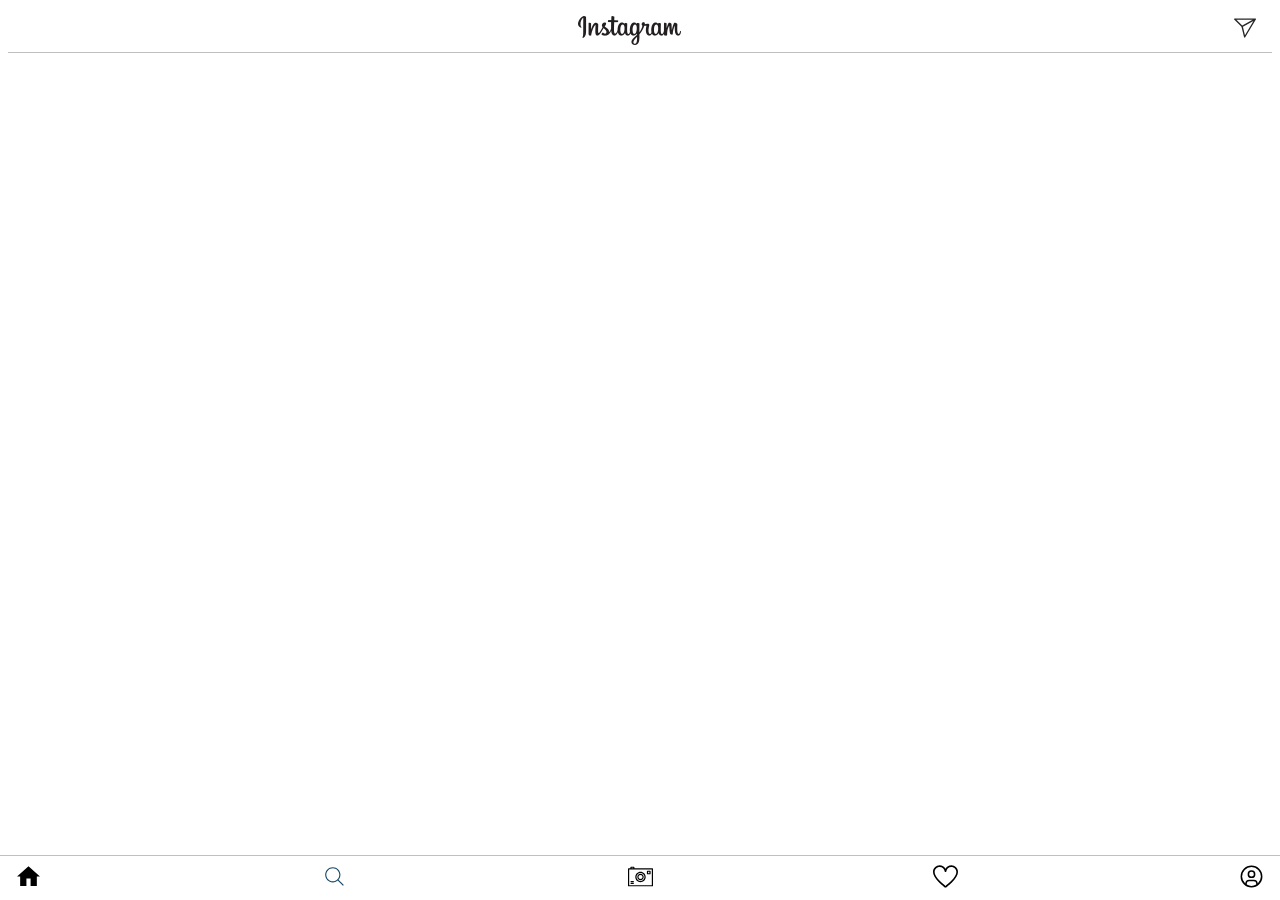
==== instagram/index.html @ 661d0483 "configuração do header e footer" ====
<!DOCTYPE html>
<html lang="pt-br">
<head>
    <meta charset="UTF-8">
    <meta http-equiv="X-UA-Compatible" content="IE=edge">
    <meta name="viewport" content="width=device-width, initial-scale=1.0">
    <title>Instagram</title>
    <link rel="shortcut icon" href="icon e imagens/Instagram_icon-icons.com_66804.ico" type="image/x-icon">
    <link rel="stylesheet" href="css/index.css">
</head>
<body>
    <header>
        <img src="" alt="">
        <img src="icon e imagens/logo-direct.png" alt="logo instagram">
        <a href="">
            <svg aria-label="Direct" class="icon " color="#262626" fill="#262626" height="22"  viewBox="0 0 48 48" width="22"><path d="M47.8 3.8c-.3-.5-.8-.8-1.3-.8h-45C.9 3.1.3 3.5.1 4S0 5.2.4 5.7l15.9 15.6 5.5 22.6c.1.6.6 1 1.2 1.1h.2c.5 0 1-.3 1.3-.7l23.2-39c.4-.4.4-1 .1-1.5zM5.2 6.1h35.5L18 18.7 5.2 6.1zm18.7 33.6l-4.4-18.4L42.4 8.6 23.9 39.7z"></path></svg>
        </a>
    </header>
    <main>

    </main>
    <footer>
        <a href=""><img class = "icon-menu" src="icon e imagens/icons8-home.svg" alt="home"></a>
        <a href=""><img class = "icon-menu" src="icon e imagens/lupa.svg" alt="pesquisar"></a>
        <a href=""><img class = "icon-menu" src="icon e imagens/camera.svg" alt="fotografar"></a>
        <a href=""><img class = "icon-menu" src="icon e imagens/like.svg" alt="like"></a>
        <a href=""><img class = "icon-menu" src="icon e imagens/user-avatar.svg" alt="perfil"></a>
    </footer>
</body>
</html>
---- instagram/css/index.css ----
body{
    display: flex;
    flex-direction: column;
    height: 100%;
}

header{
    position: 0 0 0 0;
    height: 44px;
    min-height: 44px;
    padding: 0 16px;
    display: flex;
    align-items: center;
    flex-direction: row;
    justify-content: space-between;
    border-bottom: 1px solid silver;
}

footer{
    position: absolute;
    bottom: 0;
    left: 0;
    right: 0;
    height: 44px;
    display: flex;
    align-items: center;
    flex-direction: row;
    justify-content: space-between;
    border-top: 1px solid silver;
}


footer a{
    padding: 0 16px;
}

.icon-menu{
    height: 25px;
}
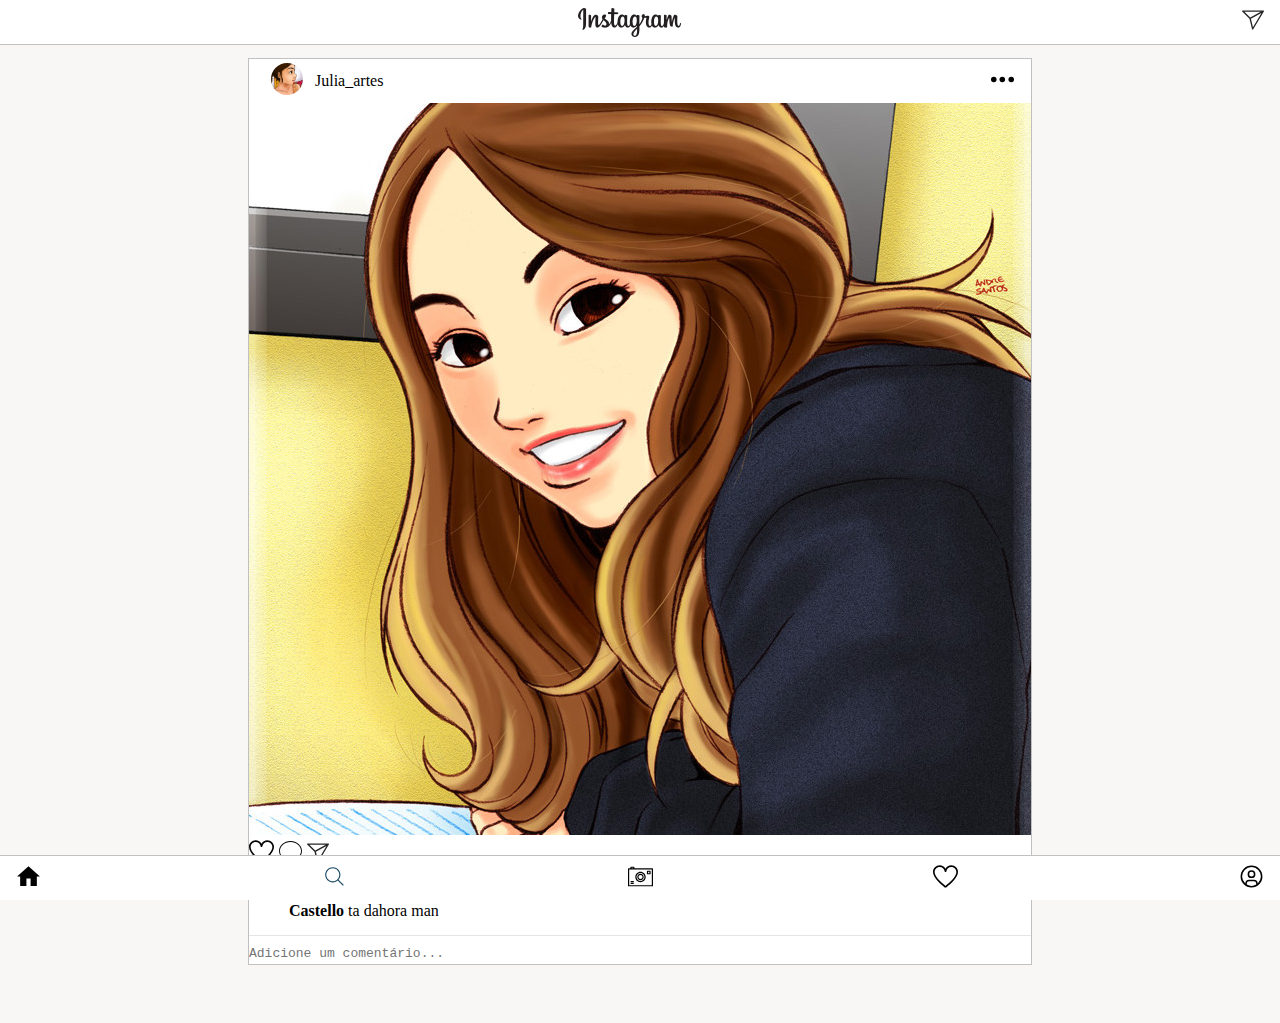
==== commit 1d2d983f: "adicionando a postagens" ====
--- a/instagram/index.html
+++ b/instagram/index.html
@@ -16,9 +16,46 @@
             <svg aria-label="Direct" class="icon " color="#262626" fill="#262626" height="22"  viewBox="0 0 48 48" width="22"><path d="M47.8 3.8c-.3-.5-.8-.8-1.3-.8h-45C.9 3.1.3 3.5.1 4S0 5.2.4 5.7l15.9 15.6 5.5 22.6c.1.6.6 1 1.2 1.1h.2c.5 0 1-.3 1.3-.7l23.2-39c.4-.4.4-1 .1-1.5zM5.2 6.1h35.5L18 18.7 5.2 6.1zm18.7 33.6l-4.4-18.4L42.4 8.6 23.9 39.7z"></path></svg>
         </a>
     </header>
+
     <main>
+        <div class="container-post">
+            <div class="cabeçalho-perfil">
+                <div class="info-perfil">
+                    <a href="" class="link-perfil">
+                        <img src="icon e imagens/foto de perfil.png" alt="foto de perfil" class="foto-perfil">
+                    </a>
+                    <a href="" class="link-perfil">
+                        <p>Julia_artes</p>
+                    </a>
+                </div>
+                <div>
+                    <a href=""><img class = "icon-menu" src="icon e imagens/mais informações.svg" alt="mais informações"></a>
+                </div>
+            </div>
+            <div class="post">
+                <img src="icon e imagens/postagem.jpeg" alt="postagem">
+            </div>
+            <div class="interação-perfil">
+                <div class="interação">
+                    <a href=""><img class = "icon-menu" src="icon e imagens/like.svg" alt="like"></a>
+                    <a href=""><img class = "icon-menu" src="icon e imagens/comentar.svg" alt="comentar"></a>
+                    <a href=""><svg aria-label="Direct" class="icon " color="#262626" fill="#262626" height="22"  viewBox="0 0 48 48" width="22"><path d="M47.8 3.8c-.3-.5-.8-.8-1.3-.8h-45C.9 3.1.3 3.5.1 4S0 5.2.4 5.7l15.9 15.6 5.5 22.6c.1.6.6 1 1.2 1.1h.2c.5 0 1-.3 1.3-.7l23.2-39c.4-.4.4-1 .1-1.5zM5.2 6.1h35.5L18 18.7 5.2 6.1zm18.7 33.6l-4.4-18.4L42.4 8.6 23.9 39.7z"></path></svg></a>
+                </div>
+                <div class="chat">
+                    <span>5 horas atras</span>
+                    <ul class="commentario">
+                        <li class="commentario">
+                            <span class="autor-commentario">Castello</span> ta dahora man
+                        </li>
+                    </ul>
+                    <div class="photo__add-comment-container">
+                        <textarea aria-label="Adicione um comentário..." placeholder="Adicione um comentário..."></textarea>
+                    </div>
+                </div>
+            </div>
+        </div>
+    </main>
 
-    </main>
     <footer>
         <a href=""><img class = "icon-menu" src="icon e imagens/icons8-home.svg" alt="home"></a>
         <a href=""><img class = "icon-menu" src="icon e imagens/lupa.svg" alt="pesquisar"></a>
--- a/instagram/css/index.css
+++ b/instagram/css/index.css
@@ -1,13 +1,14 @@
-
-
 body{
     display: flex;
     flex-direction: column;
-    height: 100%;
+    background-color: #f9f6f6;
 }
 
 header{
-    position: 0 0 0 0;
+    position: absolute;
+    top: 0;
+    left: 0;
+    right: 0;
     height: 44px;
     min-height: 44px;
     padding: 0 16px;
@@ -16,10 +17,11 @@
     flex-direction: row;
     justify-content: space-between;
     border-bottom: 1px solid silver;
+    background-color: white;
 }
 
 footer{
-    position: absolute;
+    position: fixed;
     bottom: 0;
     left: 0;
     right: 0;
@@ -29,8 +31,63 @@
     flex-direction: row;
     justify-content: space-between;
     border-top: 1px solid silver;
+    background-color: white;
 }
 
+main{
+    margin-left: auto;
+    margin-right: auto;
+}
+
+.container-post{
+    margin-top: 50px;
+    background-color: white;
+    border: 1px solid silver;
+    margin-bottom: 50px;
+}
+
+.post img{
+    width: 100%;
+    height: 100%;
+}
+
+.cabeçalho-perfil{
+    display: flex;
+    align-items: center;
+    flex-direction: row;
+    justify-content: space-between;
+    height: 44px;
+    min-height: 44px;
+    padding: 0 16px;
+}
+
+.info-perfil{
+    display: flex;
+    align-items: center;
+    flex-direction: row;
+}
+
+.info-perfil a{
+    padding: 0 6px;
+}
+
+.foto-perfil{
+    width: 32px;
+    height: 32px;
+    border-radius: 20px;
+}
+
+.interação-{
+    padding: 0 24px;
+}
+
+.link-perfil{
+    text-decoration: none;
+}
+
+p{
+    color: black;
+}
 
 footer a{
     padding: 0 16px;
@@ -38,4 +95,39 @@
 
 .icon-menu{
     height: 25px;
+}
+
+ol, ul {
+    list-style: none;
+}
+
+.commentario {
+    margin-bottom: 10px;
+}
+
+.autor-commentario {
+    font-weight: 600;
+}
+
+.photo__add-comment-container {
+    margin-top: 15px;
+    border-top: 1px solid #e6e6e6;
+    padding-top: 10px;
+    display: flex;
+    justify-content: space-between;
+    align-items: center;
+}
+
+textarea{
+    border: 0;
+    display: flex;
+    -webkit-box-flex: 1;
+    flex-grow: 1;
+    font-size: inherit;
+    height: 18px;
+    max-height: 80px;
+    outline: 0;
+    padding: 0;
+    resize: none;
+    width: 0;
 }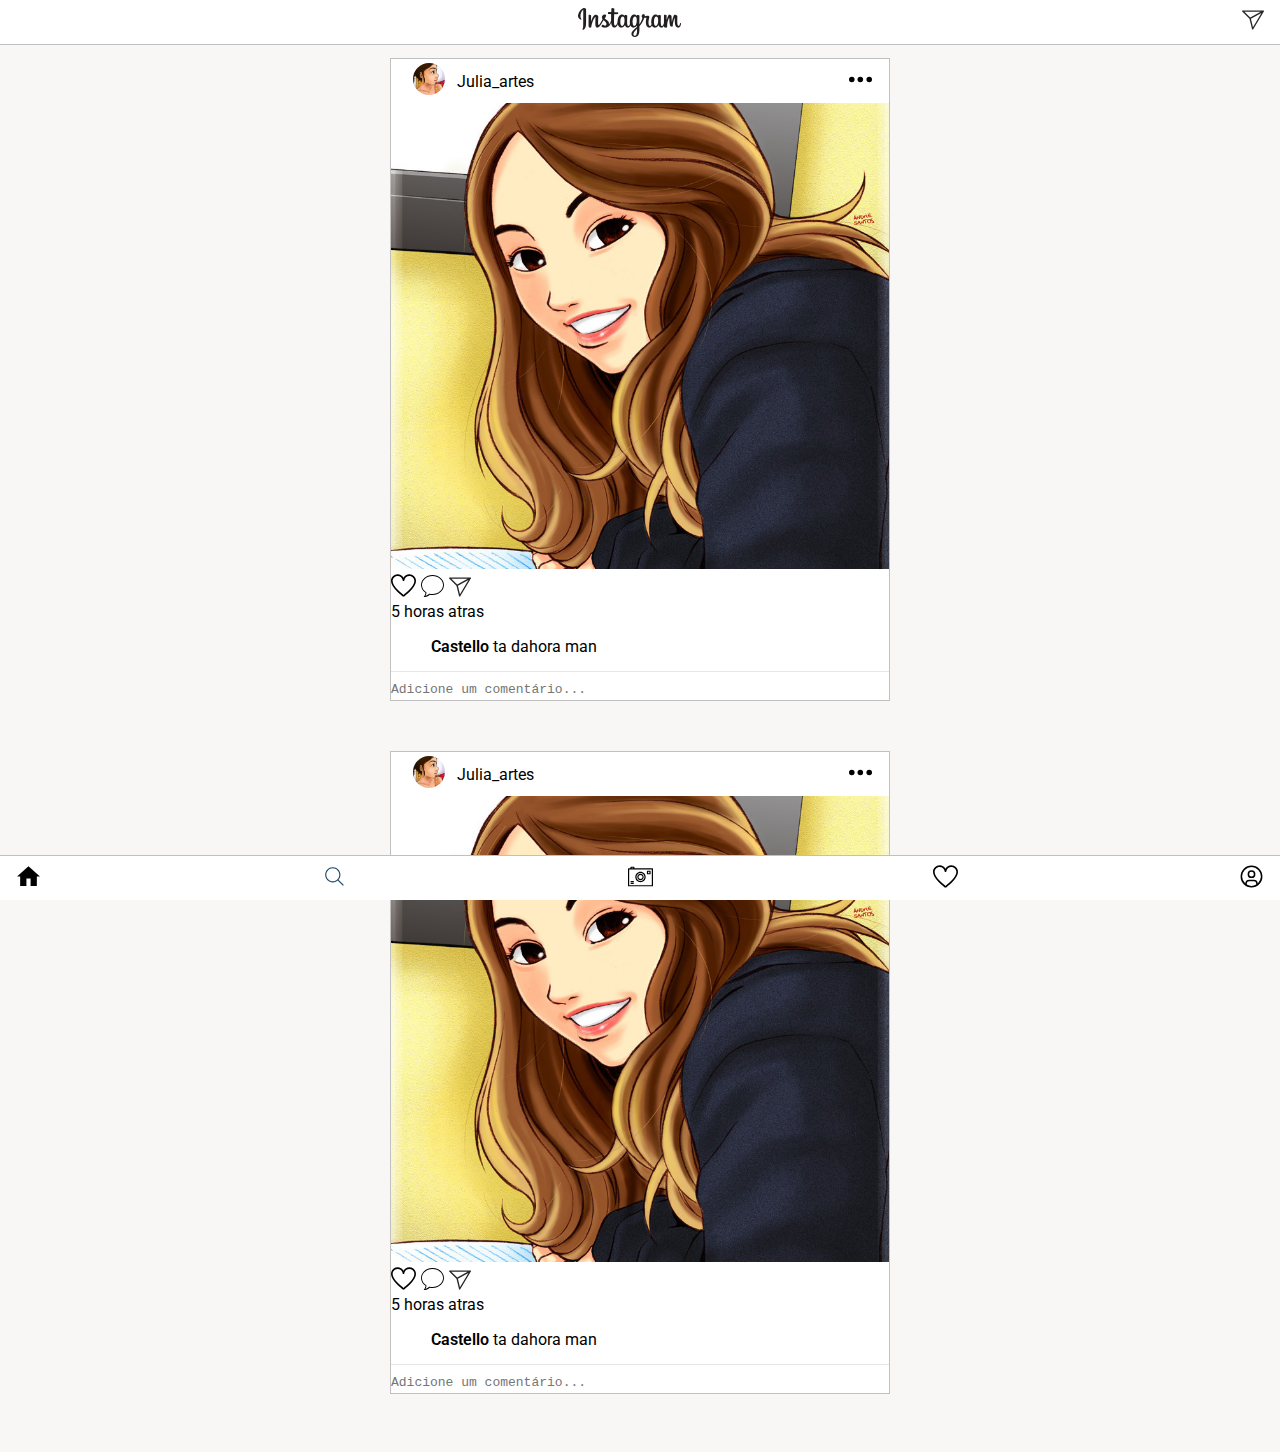
==== commit 3b7435f7: "pagina de perfil" ====
--- a/instagram/index.html
+++ b/instagram/index.html
@@ -54,14 +54,50 @@
                 </div>
             </div>
         </div>
+        <div class="container-post">
+            <div class="cabeçalho-perfil">
+                <div class="info-perfil">
+                    <a href="" class="link-perfil">
+                        <img src="icon e imagens/foto de perfil.png" alt="foto de perfil" class="foto-perfil">
+                    </a>
+                    <a href="" class="link-perfil">
+                        <p>Julia_artes</p>
+                    </a>
+                </div>
+                <div>
+                    <a href=""><img class = "icon-menu" src="icon e imagens/mais informações.svg" alt="mais informações"></a>
+                </div>
+            </div>
+            <div class="post">
+                <img src="icon e imagens/postagem.jpeg" alt="postagem">
+            </div>
+            <div class="interação-perfil">
+                <div class="interação">
+                    <a href=""><img class = "icon-menu" src="icon e imagens/like.svg" alt="like"></a>
+                    <a href=""><img class = "icon-menu" src="icon e imagens/comentar.svg" alt="comentar"></a>
+                    <a href=""><svg aria-label="Direct" class="icon " color="#262626" fill="#262626" height="22"  viewBox="0 0 48 48" width="22"><path d="M47.8 3.8c-.3-.5-.8-.8-1.3-.8h-45C.9 3.1.3 3.5.1 4S0 5.2.4 5.7l15.9 15.6 5.5 22.6c.1.6.6 1 1.2 1.1h.2c.5 0 1-.3 1.3-.7l23.2-39c.4-.4.4-1 .1-1.5zM5.2 6.1h35.5L18 18.7 5.2 6.1zm18.7 33.6l-4.4-18.4L42.4 8.6 23.9 39.7z"></path></svg></a>
+                </div>
+                <div class="chat">
+                    <span>5 horas atras</span>
+                    <ul class="commentario">
+                        <li class="commentario">
+                            <span class="autor-commentario">Castello</span> ta dahora man
+                        </li>
+                    </ul>
+                    <div class="photo__add-comment-container">
+                        <textarea aria-label="Adicione um comentário..." placeholder="Adicione um comentário..."></textarea>
+                    </div>
+                </div>
+            </div>
+        </div>
     </main>
 
     <footer>
-        <a href=""><img class = "icon-menu" src="icon e imagens/icons8-home.svg" alt="home"></a>
+        <a href="index.html"><img class = "icon-menu" src="icon e imagens/icons8-home.svg" alt="home"></a>
         <a href=""><img class = "icon-menu" src="icon e imagens/lupa.svg" alt="pesquisar"></a>
         <a href=""><img class = "icon-menu" src="icon e imagens/camera.svg" alt="fotografar"></a>
         <a href=""><img class = "icon-menu" src="icon e imagens/like.svg" alt="like"></a>
-        <a href=""><img class = "icon-menu" src="icon e imagens/user-avatar.svg" alt="perfil"></a>
+        <a href="perfil.html"><img class = "icon-menu" src="icon e imagens/user-avatar.svg" alt="perfil"></a>
     </footer>
 </body>
 </html>--- a/instagram/css/index.css
+++ b/instagram/css/index.css
@@ -1,7 +1,9 @@
+@import url('https://fonts.googleapis.com/css2?family=Roboto:wght@100;300;400;500;700&display=swap%27');
+
 body{
     display: flex;
-    flex-direction: column;
     background-color: #f9f6f6;
+    font-family: roboto,sans-serif;
 }
 
 header{
@@ -37,6 +39,7 @@
 main{
     margin-left: auto;
     margin-right: auto;
+    max-width: 500px;
 }
 
 .container-post{
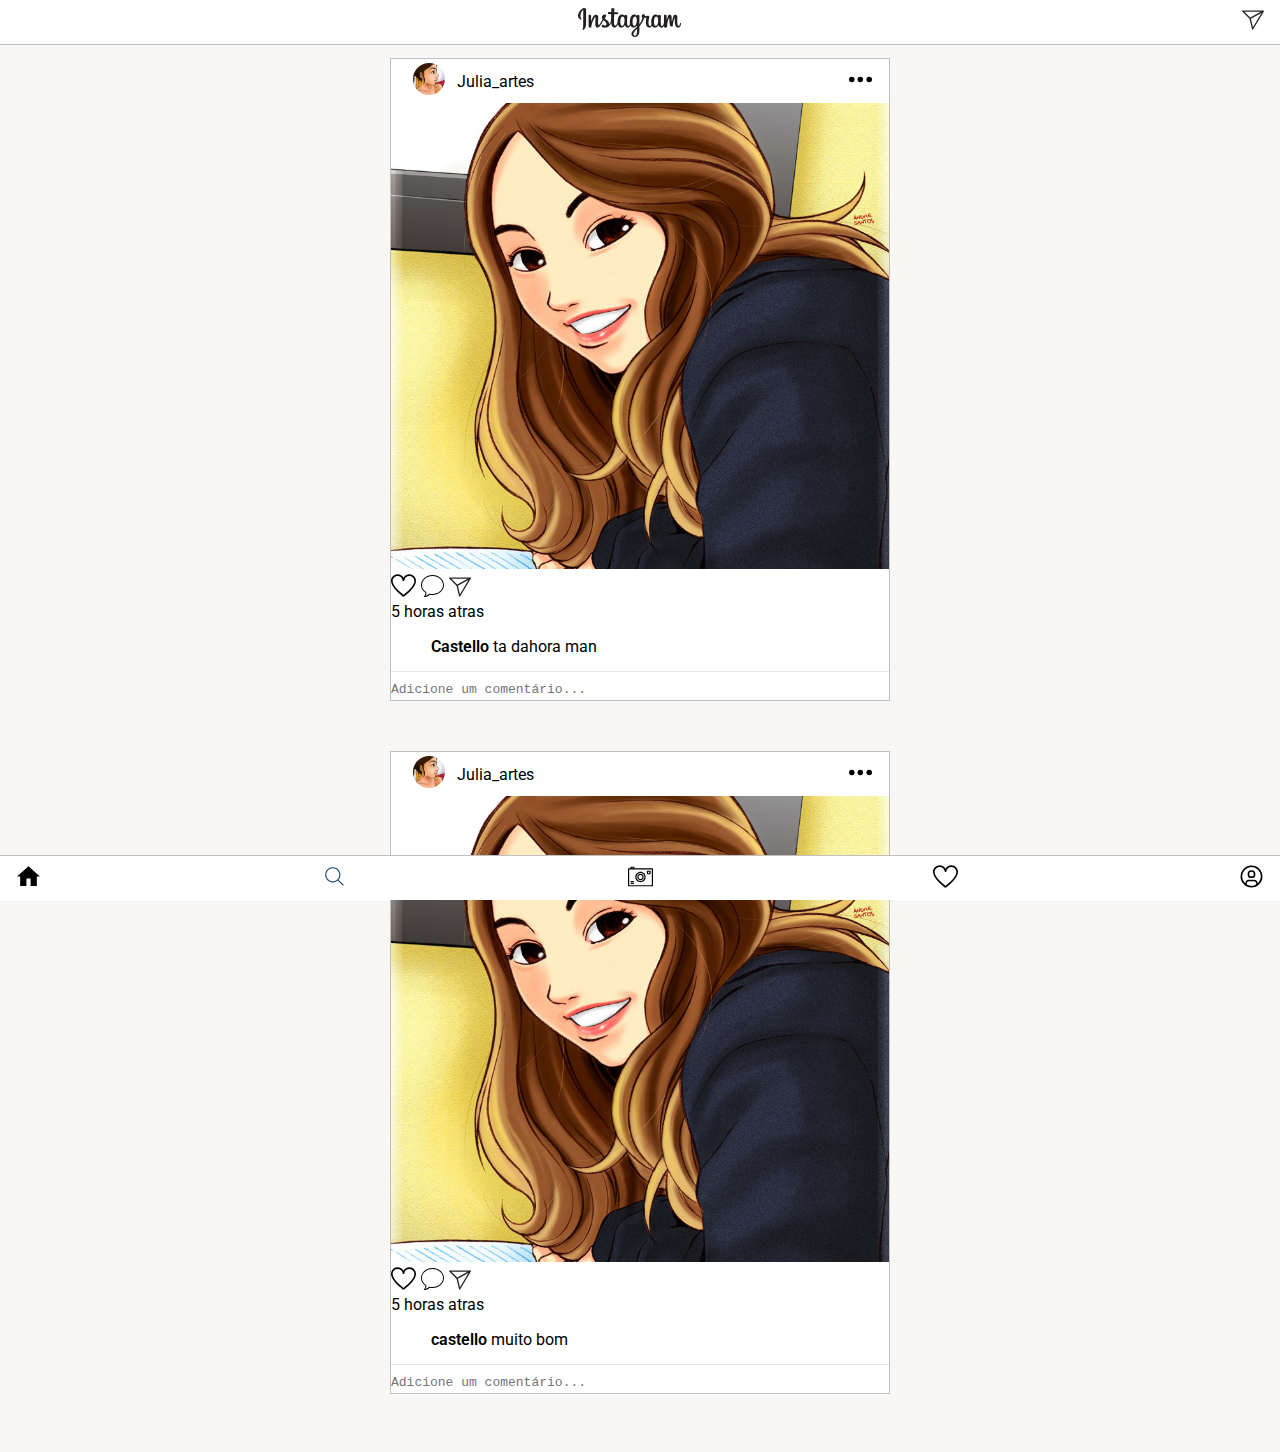
==== commit cb97c7e6: "." ====
--- a/instagram/index.html
+++ b/instagram/index.html
@@ -81,7 +81,7 @@
                     <span>5 horas atras</span>
                     <ul class="commentario">
                         <li class="commentario">
-                            <span class="autor-commentario">Castello</span> ta dahora man
+                            <span class="autor-commentario">castello</span> muito bom
                         </li>
                     </ul>
                     <div class="photo__add-comment-container">
